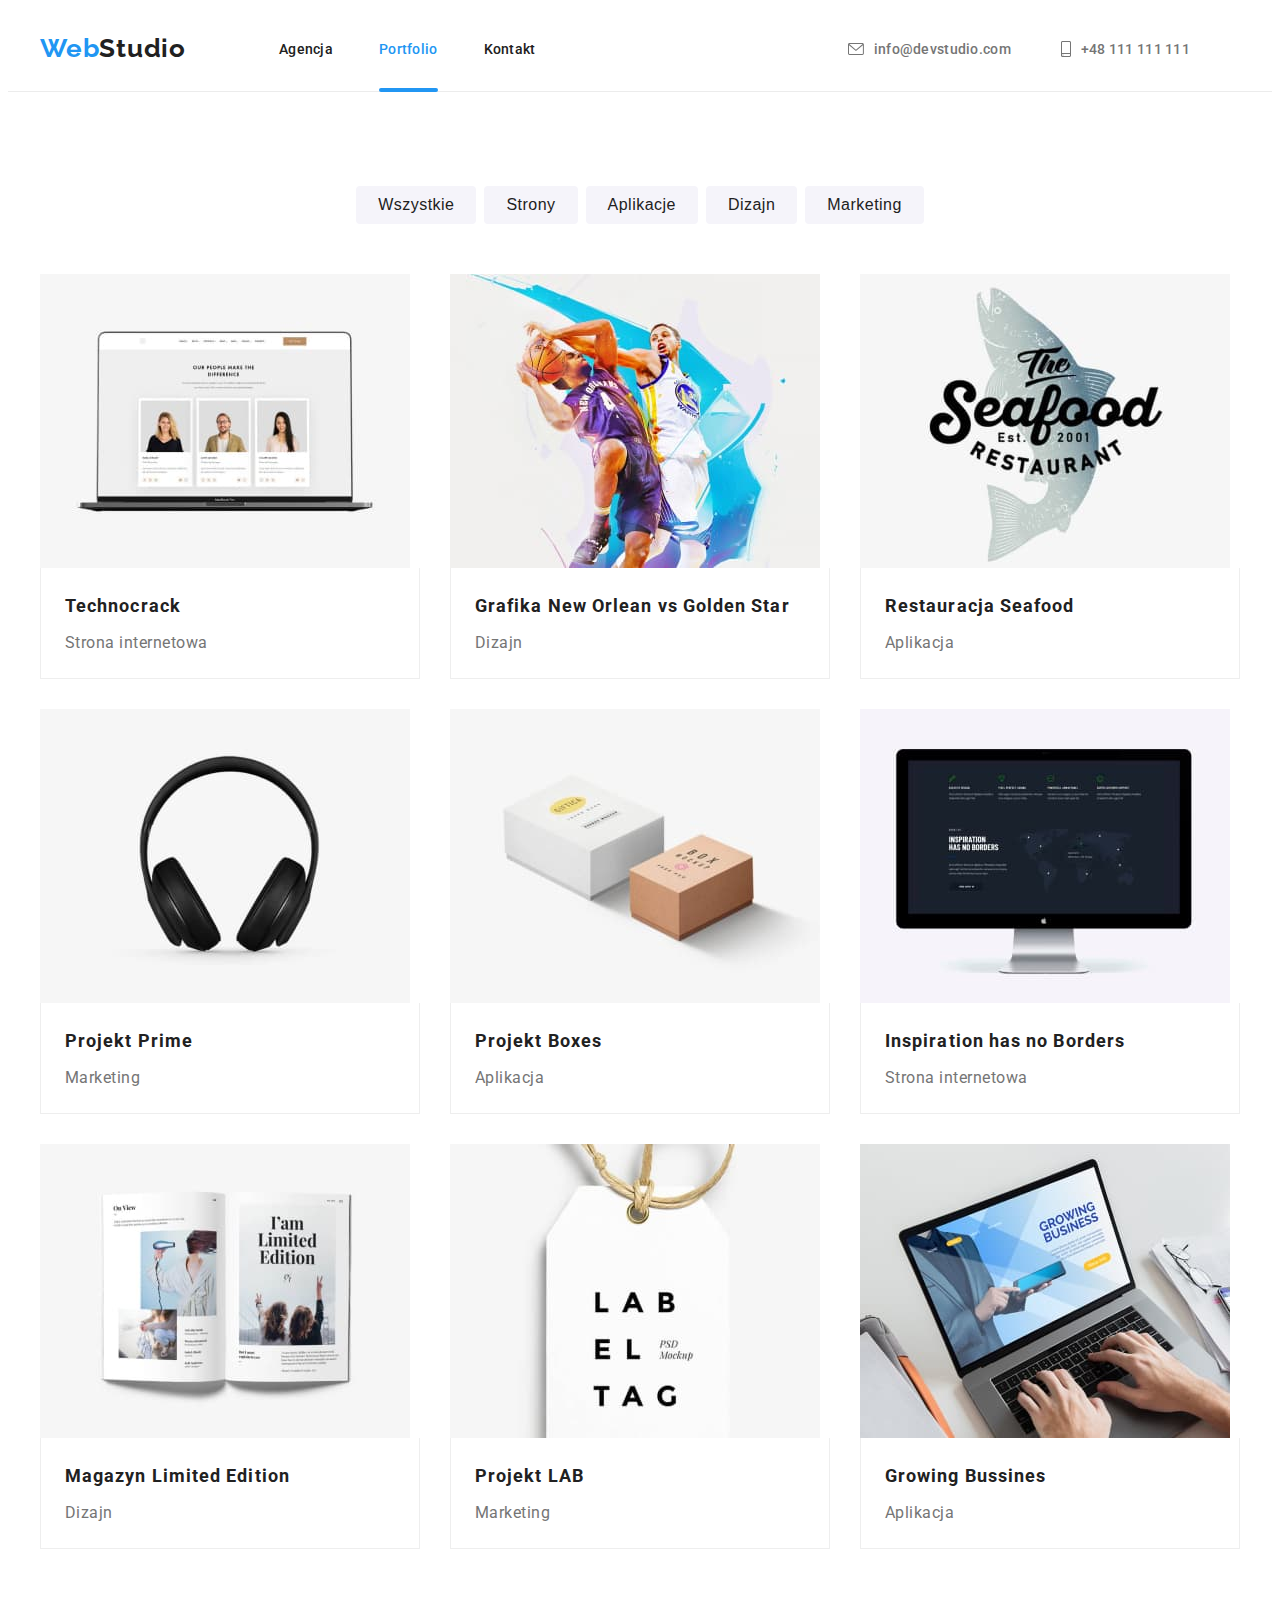
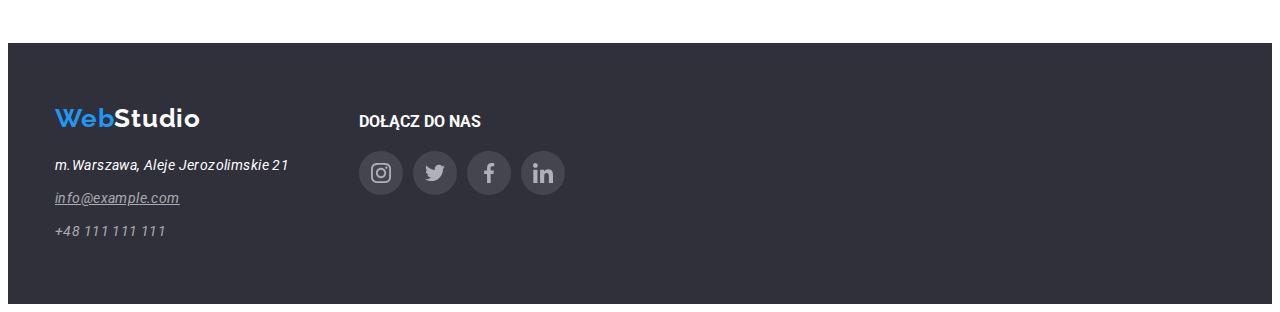
==== portfolio.html @ 9ffcc6f7 "Add new repository hw6" ====
<!DOCTYPE html>
<html lang="pl">
  <head>
    <meta charset="UTF-8" />
    <meta http-equiv="X-UA-Compatible" content="IE=edge" />
    <meta name="viewport" content="width=device-width, initial-scale=1.0" />
    <title>Portfolio</title>
    <link rel="preconnect" href="https://fonts.googleapis.com" />
    <link rel="preconnect" href="https://fonts.gstatic.com" crossorigin />
    <link
      href="https://fonts.googleapis.com/css2?family=Raleway:wght@700&family=Roboto:wght@400;500;700;900&display=swap"
      rel="stylesheet"
    />
    <link
      rel="stylesheet"
      href="https://cdnjs.cloudflare.com/ajax/libs/modern-normalize/1.1.0/modern-normalize.min.css"
      integrity="sha512-wpPYUAdjBVSE4KJnH1VR1HeZfpl1ub8YT/NKx4PuQ5NmX2tKuGu6U/JRp5y+Y8XG2tV+wKQpNHVUX03MfMFn9Q=="
      crossorigin="anonymous"
      referrerpolicy="no-referrer"
    />
    <link rel="stylesheet" href="./css/styles.css" />
  </head>

  <body>
    <header class="bottom-border">
      <div class="container page-header">
        <a href="index.html" class="link-logo"
          ><span class="accent">Web</span>Studio</a
        >
        <nav>
          <ul class="menu">
            <li class="item">
              <a href="index.html" class="nav-link">Agencja</a>
            </li>
            <li class="item">
              <a href="./portfolio.html" class="nav-link active">Portfolio</a>
            </li>
            <li class="item">
              <a href="index.html" class="nav-link">Kontakt</a>
            </li>
          </ul>
        </nav>
        <ul class="menu">
          <li class="item-contact">
            <a href="mailto:info@devstudio.com" class="nav-link contact-link">
              <svg class="header-icon" width="16" height="12">
                <use href="./images/icons.svg#icon-envelope-1"></use>
              </svg>
              info@devstudio.com</a
            >
          </li>

          <li class="item-contact">
            <a href="tel:+48111111111" class="nav-link contact-link">
              <svg class="header-icon" width="10" height="16">
                <use href="./images/icons.svg#icon-smartphone-1"></use>
              </svg>
              +48 111 111 111</a
            >
          </li>
        </ul>
      </div>
    </header>

    <main>
      <section class="section">
        <div class="container button-set">
          <button type="button" class="buttons-category">Wszystkie</button>
          <button type="button" class="buttons-category">Strony</button>
          <button type="button" class="buttons-category">Aplikacje</button>
          <button type="button" class="buttons-category">Dizajn</button>
          <button type="button" class="buttons-category">Marketing</button>
        </div>

        <div class="container">
          <ul class="card-projects">
            <li class="project-item">
              <div class="cards-portfolio">
                <div class="skin">
                  <p class="overlay">
                    Technocrack jest popularną platformą wykorzystywaną do
                    rozpowszechniania koronawirusa. Firmy wykorzystują tę
                    platformę do celów szpiegowskich i ataków na
                    niezabezpieczone serwery konkurencji
                  </p>
                  <img
                    class="card-image no-gap"
                    src="./images/portfoliohw2/img.jpg"
                    alt="Technocrack Strona internetowa"
                  />
                </div>

                <div class="card-body">
                  <h3 class="project-name">Technocrack</h3>
                  <p class="project-category">Strona internetowa</p>
                </div>
              </div>
            </li>

            <li class="project-item">
              <div class="cards-portfolio">
                <div class="skin">
                  <p class="overlay">
                    Technocrack jest popularną platformą wykorzystywaną do
                    rozpowszechniania koronawirusa. Firmy wykorzystują tę
                    platformę do celów szpiegowskich i ataków na
                    niezabezpieczone serwery konkurencji
                  </p>
                  <img
                    class="card-image no-gap"
                    src="./images/portfoliohw2/img-1.jpg"
                    alt="Grafika New Orlean vs Golden Star"
                  />
                </div>
                <div class="card-body">
                  <h3 class="project-name">
                    Grafika New Orlean vs Golden Star
                  </h3>
                  <p class="project-category">Dizajn</p>
                </div>
              </div>
            </li>

            <li class="project-item">
              <div class="cards-portfolio">
                <div class="skin">
                  <p class="overlay">
                    Technocrack jest popularną platformą wykorzystywaną do
                    rozpowszechniania koronawirusa. Firmy wykorzystują tę
                    platformę do celów szpiegowskich i ataków na
                    niezabezpieczone serwery konkurencji
                  </p>
                  <img
                    class="card-image no-gap"
                    src="./images/portfoliohw2/img-2.jpg"
                    alt="Restauracja Seafood"
                  />
                </div>
                <div class="card-body">
                  <h3 class="project-name">Restauracja Seafood</h3>
                  <p class="project-category">Aplikacja</p>
                </div>
              </div>
            </li>

            <li class="project-item">
              <div class="cards-portfolio">
                <div class="skin">
                  <p class="overlay">
                    Technocrack jest popularną platformą wykorzystywaną do
                    rozpowszechniania koronawirusa. Firmy wykorzystują tę
                    platformę do celów szpiegowskich i ataków na
                    niezabezpieczone serwery konkurencji
                  </p>
                  <img
                    class="card-image no-gap"
                    src="./images/portfoliohw2/img-3.jpg"
                    alt="Projekt Prime"
                  />
                </div>
                <div class="card-body">
                  <h3 class="project-name">Projekt Prime</h3>
                  <p class="project-category">Marketing</p>
                </div>
              </div>
            </li>

            <li class="project-item">
              <div class="cards-portfolio">
                <div class="skin">
                  <p class="overlay">
                    Technocrack jest popularną platformą wykorzystywaną do
                    rozpowszechniania koronawirusa. Firmy wykorzystują tę
                    platformę do celów szpiegowskich i ataków na
                    niezabezpieczone serwery konkurencji
                  </p>
                  <img
                    class="card-image no-gap"
                    src="./images/portfoliohw2/img-4.jpg"
                    alt="Projekt Boxes"
                  />
                </div>
                <div class="card-body">
                  <h3 class="project-name">Projekt Boxes</h3>
                  <p class="project-category">Aplikacja</p>
                </div>
              </div>
            </li>

            <li class="project-item">
              <div class="cards-portfolio">
                <div class="skin">
                  <p class="overlay">
                    Technocrack jest popularną platformą wykorzystywaną do
                    rozpowszechniania koronawirusa. Firmy wykorzystują tę
                    platformę do celów szpiegowskich i ataków na
                    niezabezpieczone serwery konkurencji
                  </p>
                  <img
                    class="card-image no-gap"
                    src="./images/portfoliohw2/img-5.jpg"
                    alt="Inspiration has no Borders"
                  />
                </div>
                <div class="card-body">
                  <h3 class="project-name">Inspiration has no Borders</h3>
                  <p class="project-category">Strona internetowa</p>
                </div>
              </div>
            </li>

            <li class="project-item">
              <div class="cards-portfolio">
                <div class="skin">
                  <p class="overlay">
                    Technocrack jest popularną platformą wykorzystywaną do
                    rozpowszechniania koronawirusa. Firmy wykorzystują tę
                    platformę do celów szpiegowskich i ataków na
                    niezabezpieczone serwery konkurencji
                  </p>
                  <img
                    class="card-image no-gap"
                    src="./images/portfoliohw2/img-6.jpg"
                    alt="Magazyn Limited Edition"
                  />
                </div>
                <div class="card-body">
                  <h3 class="project-name">Magazyn Limited Edition</h3>
                  <p class="project-category">Dizajn</p>
                </div>
              </div>
            </li>

            <li class="project-item">
              <div class="cards-portfolio">
                <div class="skin">
                  <p class="overlay">
                    Technocrack jest popularną platformą wykorzystywaną do
                    rozpowszechniania koronawirusa. Firmy wykorzystują tę
                    platformę do celów szpiegowskich i ataków na
                    niezabezpieczone serwery konkurencji
                  </p>
                  <img
                    class="card-image no-gap"
                    src="./images/portfoliohw2/img-7.jpg"
                    alt="Projekt LAB"
                  />
                </div>
                <div class="card-body">
                  <h3 class="project-name">Projekt LAB</h3>
                  <p class="project-category">Marketing</p>
                </div>
              </div>
            </li>

            <li class="project-item">
              <div class="cards-portfolio">
                <div class="skin">
                  <p class="overlay">
                    Technocrack jest popularną platformą wykorzystywaną do
                    rozpowszechniania koronawirusa. Firmy wykorzystują tę
                    platformę do celów szpiegowskich i ataków na
                    niezabezpieczone serwery konkurencji
                  </p>
                  <img
                    class="card-image no-gap"
                    src="./images/portfoliohw2/img-8.jpg"
                    alt="Growing Bussines"
                  />
                </div>
                <div class="card-body">
                  <h3 class="project-name">Growing Bussines</h3>
                  <p class="project-category">Aplikacja</p>
                </div>
              </div>
            </li>
          </ul>
        </div>
      </section>
    </main>

    <footer>
      <section class="main-background-footer">
        <div class="container footbar-elements">
          <div class="container footbar">
            <a class="logo-font" href="index.html"
              ><span class="accent">Web</span
              ><span class="logo-word">Studio</span></a
            >
            <address class="address">
              <ul>
                <li>
                  <a href="https://goo.gl/maps/kf3q6MZRdZTSeFfu9"
                    >m.Warszawa, Aleje Jerozolimskie 21</a
                  >
                </li>
                <li class="mail">
                  <a href="mailto:info@example.com">info@example.com</a>
                </li>
                <li class="telephone">
                  <a href="tel:+48111111111">+48 111 111 111</a>
                </li>
              </ul>
            </address>
          </div>
          <div class="container footbar-social">
            <ul>
              <li><h4 class="social-text">DOŁĄCZ DO NAS</h4></li>
              <li>
                <div class="icon-social-footer">
                  <svg class="footer-icon" width="44" height="44">
                    <use href="./images/icons.svg#icon-instagram"></use>
                  </svg>
                  <svg class="footer-icon" width="44" height="44">
                    <use href="./images/icons.svg#icon-twitter"></use>
                  </svg>
                  <svg class="footer-icon" width="44" height="44">
                    <use href="./images/icons.svg#icon-facebook"></use>
                  </svg>
                  <svg class="footer-icon" width="44" height="44">
                    <use href="./images/icons.svg#icon-linkedin"></use>
                  </svg>
                </div>
              </li>
            </ul>
          </div>
        </div>
      </section>
    </footer>
  </body>
</html>
---- css/styles.css ----
:root {
  --main-color: #212121;
  --secondary-color: #757575;
  --accent-color: #2196f3;
  --third-color: #ffffff;
  --button-color: #f5f4fa;
  --footbar-background-color: #2f303a;
  --footbar-contact-color: rgba(255, 255, 255, 0.6);
  --border-color: #eeeeee;
  --border-line: #ececec;
}

ul,
li {
  list-style-type: none;
  padding: 0;
  margin: 0;
}

button {
  padding: 0;
}

a {
  text-decoration: none;
}

h1,
h2,
h3,
h4,
p {
  margin: 0;
}

body {
  font-family: "Roboto", sans-serif;
  color: var(--main-color, #212121);
}

.main-background {
  padding-top: 200px;
  padding-bottom: 200px;
  background-image: linear-gradient(
      to bottom,
      rgba(47, 48, 58, 0.4),
      rgba(47, 48, 58, 0.4)
    ),
    url("../images/img-background.jpg");
  background-repeat: no-repeat;
  background-position: center;
  background-size: 1600px;
  background-color: var(--footbar-background-color);
}
.main-background-footer {
  padding-top: 60px;
  padding-bottom: 60px;
  background-color: var(--footbar-background-color);
}
.section {
  padding-top: 94px;
  padding-bottom: 94px;
}

.container {
  max-width: 1200px;
  margin: 0 auto;
  padding: 0 15px;
}

.page-header {
  display: flex;
  align-items: center;
}

.bottom-border {
  padding-top: 24px;
  padding-bottom: 25px;
  border-bottom: 1px solid var(--border-line);
}

.menu {
  display: flex;
  margin-left: auto;
}

.item-contact {
  display: flex;
  align-items: center;
  margin-left: auto;
  margin-right: 50px;
  transition-property: fill transform;
  transition-duration: 250ms;
  transition-timing-function: cubic-bezier(0.4, 0, 0.2, 1);
}

.item-contact:hover,
.item-contact:focus {
  fill: var(--accent-color);
  transform: scale(1.2);
}

.menu > .item:not(:last-child) {
  margin-right: 46px;
}

.menu > .link:not(:last-child) {
  margin-right: 50px;
  margin-left: 371px;
}

.contact {
  padding-right: 50px;
}

.header-icon {
  display: flex;
  margin-right: 10px;
}

.index-background {
  text-align: center;
}

.card-set {
  display: flex;
  height: 294px;
  gap: 30px;
}

.picture-title {
  position: relative;
  height: 294px;
}

.picture-title > .label {
  position: absolute;
  bottom: 0;
  width: 370px;
  height: 70px;
  display: flex;
  justify-content: center;
  align-items: center;
  font-family: "Roboto";
  font-weight: 700;
  font-size: 14px;
  letter-spacing: 0.03em;
  text-transform: uppercase;
  color: var(--third-color);
  background-color: rgba(47, 48, 58, 0.8);
}

.button-set {
  display: flex;
  flex-direction: row;
  justify-content: center;
  margin-bottom: 50px;
  gap: 8px;
}

.padding-flex {
  padding-bottom: 0;
}

.index-item {
  flex-basis: calc((100% - 90px) / 4);
}

.main-header {
  font-weight: 900;
  font-size: 44px;
  line-height: 1.36;
  margin-bottom: 30px;
  color: var(--third-color);
}

.link-logo {
  font-family: "Raleway";
  font-weight: 700;
  font-size: 26px;
  line-height: 1.3;
  letter-spacing: 0.03em;
  text-decoration: none;
  margin-right: 93px;
  color: var(--main-color);
}

.nav-link {
  font-weight: 500;
  font-size: 14px;
  line-height: 1.15;
  letter-spacing: 0.02em;
  text-decoration: none;
  color: var(--main-color, #212121);
  transition-property: fill color;
  transition-duration: 250ms;
  transition-timing-function: cubic-bezier(0.4, 0, 0.2, 1);
}

.nav-link:hover,
.nav-link:focus,
.accent {
  color: var(--accent-color);
  fill: var(--accent-color);
}

.active {
  position: relative;
  color: var(--accent-color);
}

.active::after {
  position: absolute;
  top: 47px;
  width: 100%;
  height: 4px;
  content: "";
  display: block;
  background-color: var(--accent-color);
  border-radius: 2px;
}

.button-index {
  font-weight: 700;
  font-size: 16px;
  line-height: 1.88;
  letter-spacing: 0.06em;
  padding: 10px 41px 10px 42px;
  color: var(--button-color);
  background-color: var(--accent-color);
  border: 0;
  border-radius: 4px;
  transition-property: color;
  transition-duration: 250ms;
  transition-timing-function: cubic-bezier(0.4, 0, 0.2, 1);
}

button {
  cursor: pointer;
}

button:hover,
button:focus {
  color: var(--third-color);
  background-color: var(--accent-color);
}

.buttons-category {
  font-weight: 500;
  font-size: 16px;
  line-height: 1.63;
  letter-spacing: 0.03em;
  padding: 6px 22px;
  color: var(--main-color);
  background-color: var(--button-color);
  border: 0;
  border-radius: 4px;
  transition-property: color background-color;
  transition-duration: 250ms;
  transition-timing-function: cubic-bezier(0.4, 0, 0.2, 1);
}

.buttons-category:hover,
.buttons-category:focus {
  box-shadow: 0px 3px 1px rgba(0, 0, 0, 0.1), 0px 1px 2px rgba(0, 0, 0, 0.08),
    0px 2px 2px rgba(0, 0, 0, 0.12);
  border-radius: 4px;
}

.item-icon {
  display: inline-block;
  width: 270px;
  height: 120px;
  background-color: var(--button-color);
  border-radius: 4px;
}

.text-title {
  font-weight: 700;
  font-size: 14px;
  line-height: 1.14;
  letter-spacing: 0.03em;
  margin-bottom: 10px;
  margin-top: 30px;
  color: var(--main-color);
}

.text {
  font-size: 14px;
  line-height: 1.71;
  letter-spacing: 0.03em;
  color: var(--secondary-color);
}

.card-projects {
  display: flex;
  flex-wrap: wrap;
  gap: 30px;
}

.project-item {
  flex-basis: calc((100% - 60px) / 3);
}

.profession {
  text-align: center;
  font-weight: 700;
  font-size: 36px;
  line-height: 1.17;
  letter-spacing: 0.03em;
  margin-bottom: 50px;
  color: var(--main-color);
}

.team-background {
  background-color: var(--button-color);
}

.team {
  text-align: center;
  font-weight: 700;
  font-size: 36px;
  line-height: 1.17;
  letter-spacing: 0.03em;
  margin-bottom: 50px;
  color: var(--main-color);
}

.card {
  margin-left: auto;
  margin-right: auto;
  overflow: hidden;
}

.workers-information {
  display: flex;
  flex-direction: column;
  padding: 30px 32px;
  background-color: var(--third-color);
  box-shadow: 0px 1px 3px rgba(0, 0, 0, 0.12), 0px 1px 1px rgba(0, 0, 0, 0.14),
    0px 2px 1px rgba(0, 0, 0, 0.2);
  border-radius: 0px 0px 4px 4px;
}

.cards-portfolio {
  max-width: 400px;
  margin: 0;
  background-color: var(--third-color);
  cursor: pointer;
}

.cards-portfolio:hover,
.cards-portfolio:focus {
  box-shadow: 0px 1px 1px rgba(0, 0, 0, 0.12), 0px 4px 4px rgba(0, 0, 0, 0.06),
    1px 4px 6px rgba(0, 0, 0, 0.16);
}

.cards-portfolio:hover .overlay {
  transform: translatex(0);
}

.overlay {
  position: absolute;
  top: 0;
  left: 0;
  width: 100%;
  height: 100%;
  padding: 49px 45px 49px 24px;
  align-items: center;
  font-size: 18px;
  line-height: 1.56;
  letter-spacing: 0.03em;
  background: rgba(33, 150, 243, 0.9);
  color: var(--third-color);
  transition-duration: 250ms;
  transition-timing-function: cubic-bezier(0.4, 0, 0.2, 1);
  transform: translatey(100%);
}

.card-image {
  max-width: 100%;
  height: auto;
}

.skin {
  position: relative;
  overflow: hidden;
}

.card-image.no-gap {
  display: block;
}

.our-team {
  display: flex;
  justify-content: center;
}

.workers-name {
  font-weight: 500;
  font-size: 16px;
  line-height: 1.19;
  letter-spacing: 0.03em;
  text-align: center;
  margin-bottom: 10px;
  color: var(--main-color);
}

.workers-profession {
  font-size: 16px;
  line-height: 1.19;
  letter-spacing: 0.03em;
  text-align: center;
  margin-bottom: 16px;
  color: var(--secondary-color);
}

.clients {
  text-align: center;
  font-weight: 700;
  font-size: 36px;
  line-height: 1.17;
  letter-spacing: 0.03em;
  margin-bottom: 50px;
  margin-top: 94px;
  color: var(--main-color);
}

.clients-set {
  display: flex;
  gap: 30px;
  padding-bottom: 94px;
}

.clients-icon {
  box-sizing: border-box;
  display: flex;
  width: 167px;
  height: 92px;
  border: 1px solid rgba(175, 177, 184, 1);
  border-radius: 4px;
  transition-property: color border-color transform;
  transition-duration: 250ms;
  transition-timing-function: cubic-bezier(0.4, 0, 0.2, 1);
}

.clients-icon:hover,
.clients-icon:focus-visible {
  --color2: var(--accent-color);
  border-color: var(--accent-color);
  cursor: pointer;
  transform: scale(1.2);
}

.contact-link {
  display: flex;
  align-items: center;
  color: var(--secondary-color);
  fill: var(--secondary-color);
}

.icon-social {
  display: flex;
  gap: 10px;
}

.team-icon {
  border-radius: 4px;
  fill: var(--third-color);
  transition-property: color fill transform;
  transition-duration: 250ms;
  transition-timing-function: cubic-bezier(0.4, 0, 0.2, 1);
}

.team-icon:hover,
.team-icon:focus {
  fill: var(--accent-color);
  --color2: var(--third-color);
  cursor: pointer;
  transform: rotate(360deg);
}

.accent {
  font-family: "Raleway";
  font-style: normal;
  font-weight: 700;
  font-size: 26px;
  line-height: 1.19;
  letter-spacing: 0.03em;
  color: var(--accent-color);
}

.card-body {
  padding: 20px 24px;
  border-right: 1px solid var(--border-color);
  border-bottom: 1px solid var(--border-color);
  border-left: 1px solid var(--border-color);
}

.project-name {
  font-weight: 700;
  font-size: 18px;
  line-height: 2;
  letter-spacing: 0.06em;
  margin-bottom: 4px;
}

.project-category {
  font-size: 16px;
  line-height: 1.88;
  letter-spacing: 0.03em;
  color: var(--secondary-color);
}

.portfolio-nav {
  color: var(--accent-color);
}

.footbar {
  display: flex;
  flex-direction: column;
  flex-wrap: wrap;
  justify-content: center;
  align-content: flex-start;
  margin-right: 0;
  margin-left: 0;
  padding-right: 70px;
  background: var(--footbar-background-color);
}
.footbar-elements {
  display: flex;
  align-items: baseline;
  flex-direction: row;
}

.footbar-social {
  display: flex;
  flex-wrap: wrap;
  margin-left: 0;
  padding-left: 0;
}

.social-text {
  margin-bottom: 20px;
  color: var(--third-color);
}

.logo-word {
  color: var(--third-color);
}

.logo-font {
  font-family: "Raleway", sans-serif;
  font-style: normal;
  font-weight: 700;
  font-size: 26px;
  line-height: 1.19;
  letter-spacing: 0.03em;
  margin-bottom: 20px;
  color: var(--accent-color);
  text-decoration: none;
}

.icon-social-footer {
  display: flex;
  gap: 10px;
}

.footer-icon {
  fill: rgba(255, 255, 255, 0.1);
  transition-property: color fill transform;
  transition-duration: 250ms;
  transition-timing-function: cubic-bezier(0.4, 0, 0.2, 1);
}

.footer-icon:hover,
.footer-icon:focus {
  fill: var(--accent-color);
  --color2: var(--third-color);
  cursor: pointer;
  transform: rotate(360deg);
}

.address a {
  display: block;
  font-size: 14px;
  line-height: 1.71;
  letter-spacing: 0.03em;
  color: var(--third-color);
  text-decoration: none;
  transition-property: color transform;
  transition-duration: 250ms;
  transition-timing-function: cubic-bezier(0.4, 0, 0.2, 1);
}

.mail a {
  margin: 9px 0;
  font-size: 14px;
  line-height: 1.71;
  letter-spacing: 0.03em;
  color: var(--footbar-contact-color);
  text-decoration: underline;
}

.telephone a {
  font-size: 14px;
  line-height: 1.71;
  letter-spacing: 0.03em;
  color: var(--footbar-contact-color);
}

.address a:hover,
.address a:focus {
  color: var(--accent-color);
  transform: scale(1.2);
}

.backdrop {
  position: fixed;
  left: 0;
  top: 0;
  width: 100%;
  height: 100%;
  background: rgba(0, 0, 0, 0.2);
  visibility: visible;
  transition: 250ms;
  opacity: 1;
}

.modal {
  position: absolute;
  top: 50%;
  left: 50%;
  width: 528px;
  min-height: 581px;
  background-color: var(--third-color);
  box-shadow: 0px 1px 3px rgba(0, 0, 0, 0.12), 0px 1px 1px rgba(0, 0, 0, 0.14),
    0px 2px 1px rgba(0, 0, 0, 0.2);
  border-radius: 4px;
  transform: translate(-50%, -50%);
}
.close-button {
  position: absolute;
  top: 8px;
  right: 8px;
  width: 30px;
  height: 30px;
  background-color: var(--third-color);
  border: 1px solid rgba(0, 0, 0, 0.1);
  border-radius: 50%;
  cursor: pointer;
}

.is-hidden {
  opacity: 0;
  visibility: hidden;
  pointer-events: none;
}
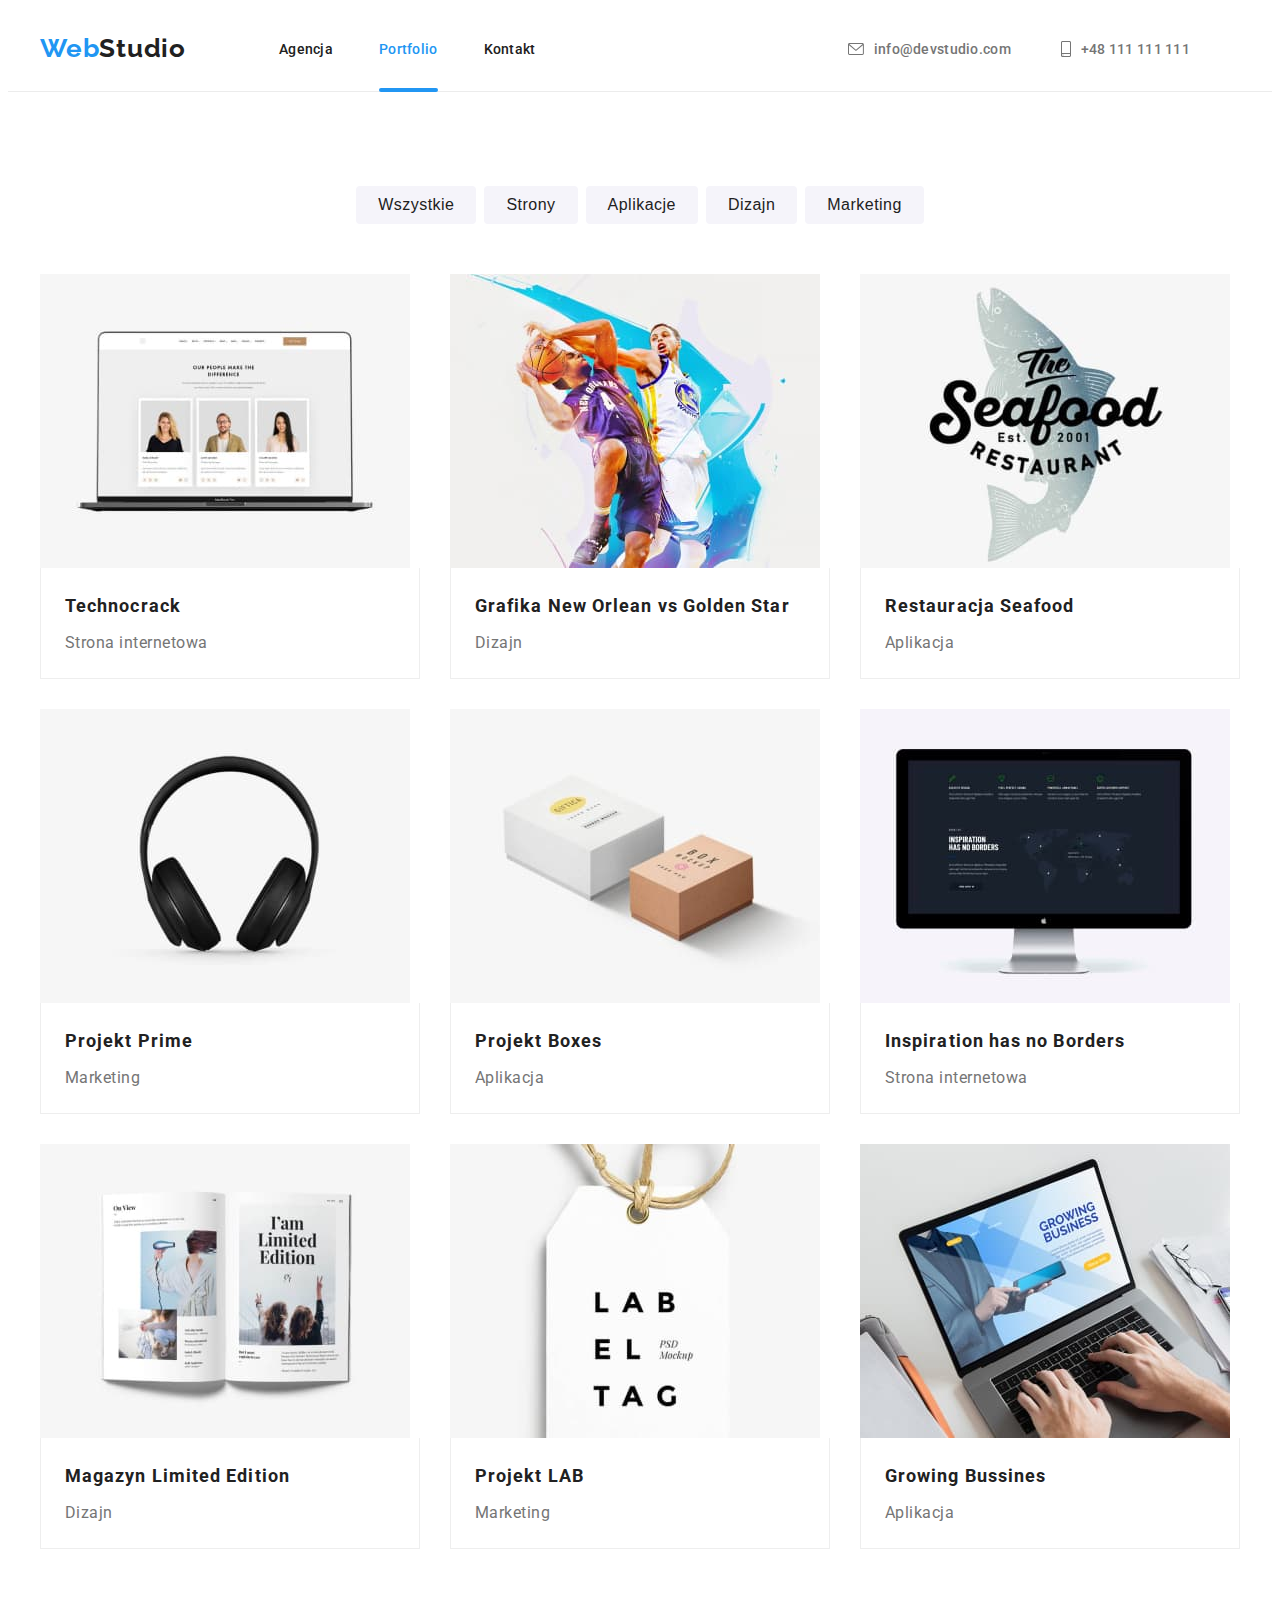
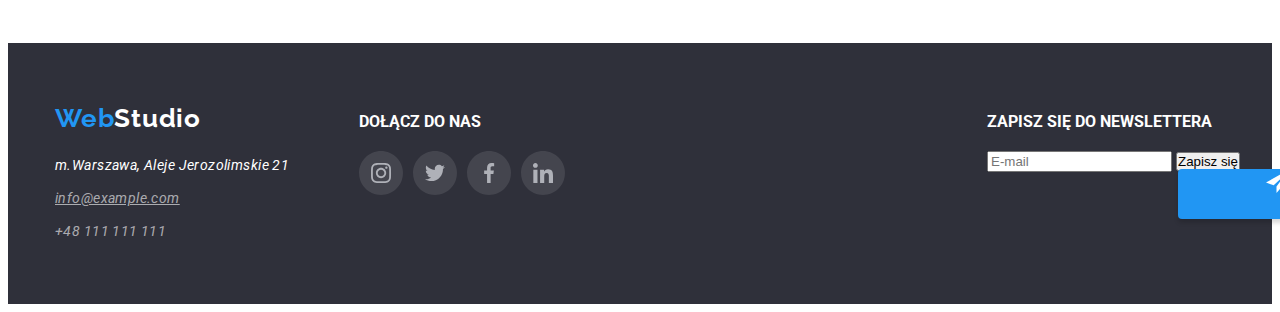
==== commit 79477700: "Add first stage at modal and fotter hw6" ====
--- a/portfolio.html
+++ b/portfolio.html
@@ -324,7 +324,20 @@
               </li>
             </ul>
           </div>
+        
+        <div>
+          <form>
+            <label>
+              <h4 class="newsletter-text">ZAPISZ SIĘ DO NEWSLETTERA</h4>
+              <input type="email" name="email" placeholder="E-mail" />
+            </label>
+            <button type="submit">Zapisz się
+              <div class="newsletter-button">
+                <svg class="send-icon" width="24" height="24"><use href="./images/icons.svg#icon-send"></use></svg>
+            </button>
+          </form>
         </div>
+      </div>
       </section>
     </footer>
   </body>
--- a/css/styles.css
+++ b/css/styles.css
@@ -545,6 +545,26 @@
   color: var(--third-color);
 }
 
+.footbar-newsletter {
+  display: flex;
+  flex-wrap: wrap;
+  margin-left: 0;
+  padding-left: 0;
+}
+
+.newsletter-text {
+  margin-bottom: 20px;
+  color: var(--third-color);
+}
+.newsletter-button {
+  position: absolute;
+  width: 200px;
+  height: 50px;
+  background: #2196f3;
+  box-shadow: 0px 4px 4px rgba(0, 0, 0, 0.15);
+  border-radius: 4px;
+}
+
 .logo-word {
   color: var(--third-color);
 }
@@ -639,6 +659,39 @@
   border-radius: 4px;
   transform: translate(-50%, -50%);
 }
+.modal-header {
+  margin: 40px 40px 12px 40px;
+}
+.modal-details {
+  display: flex;
+  flex-direction: column;
+  padding: 12px 40px 164px 40px;
+}
+textarea {
+  resize: none;
+}
+.input-container {
+  position: relative;
+  display: inline-block;
+  margin-bottom: 10px;
+}
+.label-text {
+  position: relative;
+  display: flex;
+  font-size: 14px;
+  color: var(--secondary-color);
+}
+.input-element {
+  width: 100%;
+  height: 40px;
+}
+.modal-icon {
+  position: absolute;
+  top: 50%;
+  left: 15px;
+
+  fill: var(--main-color);
+}
 .close-button {
   position: absolute;
   top: 8px;
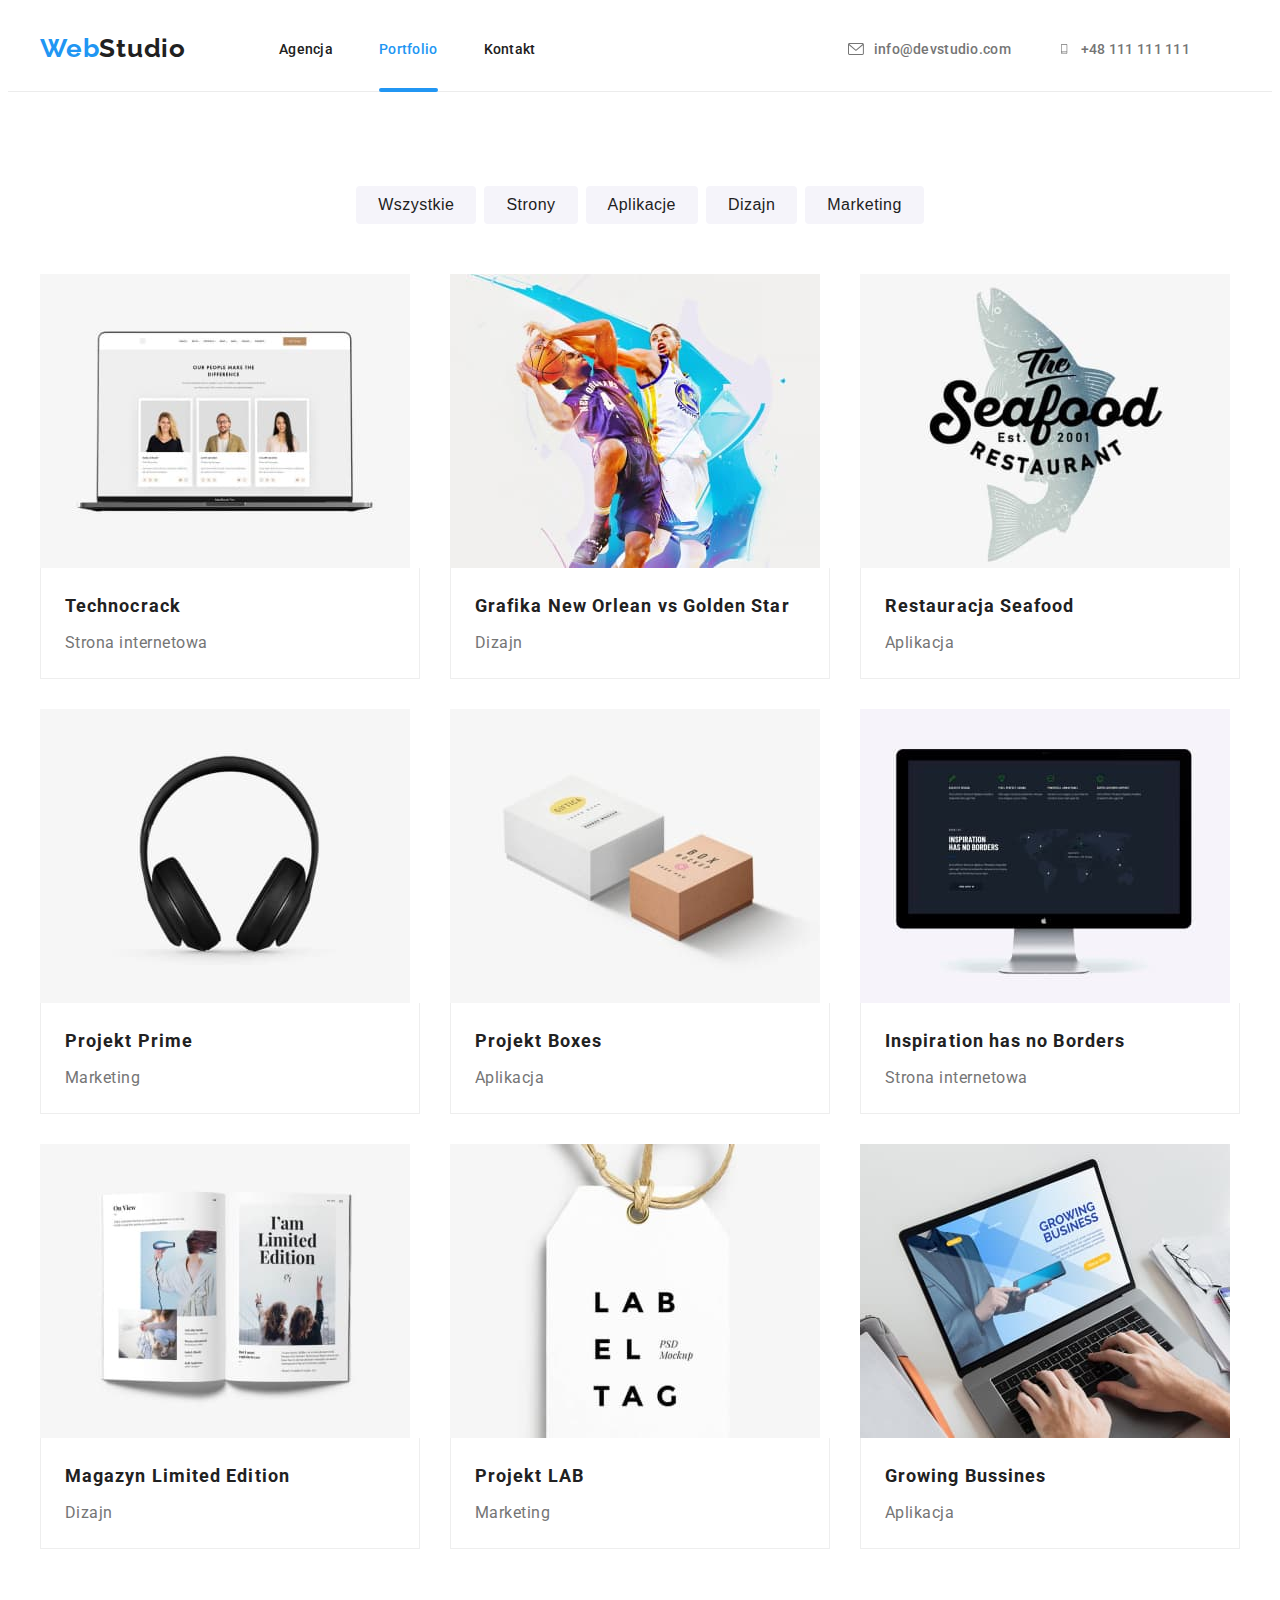
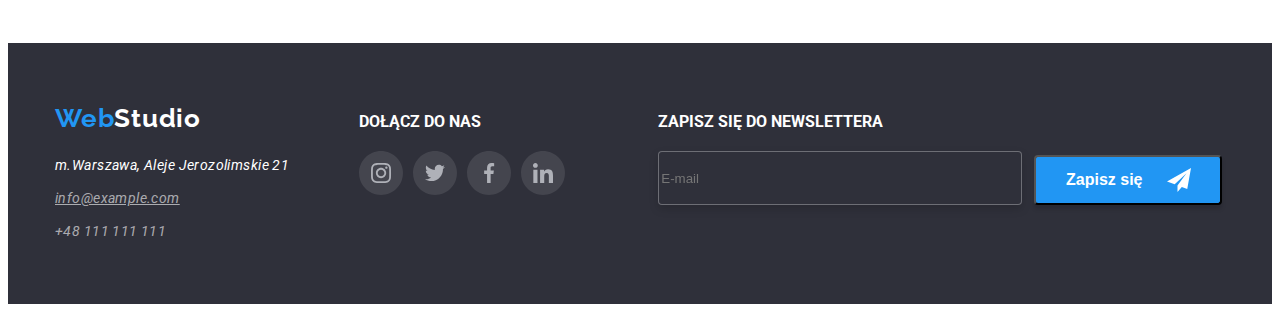
==== commit f66f8de3: "Add next stage at footer hw6" ====
--- a/portfolio.html
+++ b/portfolio.html
@@ -324,20 +324,30 @@
               </li>
             </ul>
           </div>
-        
-        <div>
-          <form>
-            <label>
-              <h4 class="newsletter-text">ZAPISZ SIĘ DO NEWSLETTERA</h4>
-              <input type="email" name="email" placeholder="E-mail" />
-            </label>
-            <button type="submit">Zapisz się
-              <div class="newsletter-button">
-                <svg class="send-icon" width="24" height="24"><use href="./images/icons.svg#icon-send"></use></svg>
-            </button>
-          </form>
+
+          <div>
+            <form class="cointainer footbar-newsletter">
+              <label>
+                <h4 class="newsletter-text">ZAPISZ SIĘ DO NEWSLETTERA</h4>
+                <input
+                  class="input-mail"
+                  type="email"
+                  name="email"
+                  placeholder="E-mail"
+                />
+              </label>
+              <div class="button-position">
+                <button type="submit" class="newsletter-button">
+                  <span class="joinus">Zapisz się</span>
+
+                  <svg class="send-icon" width="24" height="24">
+                    <use href="./images/icons.svg#icon-send"></use>
+                  </svg>
+                </button>
+              </div>
+            </form>
+          </div>
         </div>
-      </div>
       </section>
     </footer>
   </body>
--- a/css/styles.css
+++ b/css/styles.css
@@ -538,6 +538,7 @@
   flex-wrap: wrap;
   margin-left: 0;
   padding-left: 0;
+  margin-right: 78px;
 }
 
 .social-text {
@@ -546,23 +547,50 @@
 }
 
 .footbar-newsletter {
-  display: flex;
-  flex-wrap: wrap;
+  position: relative;
+  display: flex;
+
   margin-left: 0;
   padding-left: 0;
-}
-
+  bottom: 0;
+}
+.button-position {
+  position: relative;
+  display: flex;
+  align-items: end;
+  width: 200px;
+  height: 88, 4px;
+}
 .newsletter-text {
   margin-bottom: 20px;
-  color: var(--third-color);
+  color: rgba(255, 255, 255, 1);
 }
 .newsletter-button {
-  position: absolute;
+  position: relative;
+  display: flex;
+  justify-content: center;
+  align-items: center;
   width: 200px;
   height: 50px;
+  margin-left: 12px;
   background: #2196f3;
   box-shadow: 0px 4px 4px rgba(0, 0, 0, 0.15);
   border-radius: 4px;
+}
+.joinus {
+  font-weight: 700;
+  font-size: 16px;
+  line-height: 30px;
+  margin-right: 24px;
+  color: var(--third-color);
+}
+.input-mail {
+  width: 358px;
+  height: 50px;
+  border: 1px solid rgba(255, 255, 255, 0.3);
+  filter: drop-shadow(0px 4px 4px rgba(0, 0, 0, 0.15));
+  border-radius: 4px;
+  background: #2f303a;
 }
 
 .logo-word {
@@ -669,7 +697,10 @@
 }
 textarea {
   resize: none;
-}
+  width: 100%;
+  height: 120px;
+}
+
 .input-container {
   position: relative;
   display: inline-block;
@@ -678,18 +709,17 @@
 .label-text {
   position: relative;
   display: flex;
-  font-size: 14px;
   color: var(--secondary-color);
 }
 .input-element {
   width: 100%;
   height: 40px;
+  padding-left: 40px;
 }
 .modal-icon {
   position: absolute;
   top: 50%;
   left: 15px;
-
   fill: var(--main-color);
 }
 .close-button {
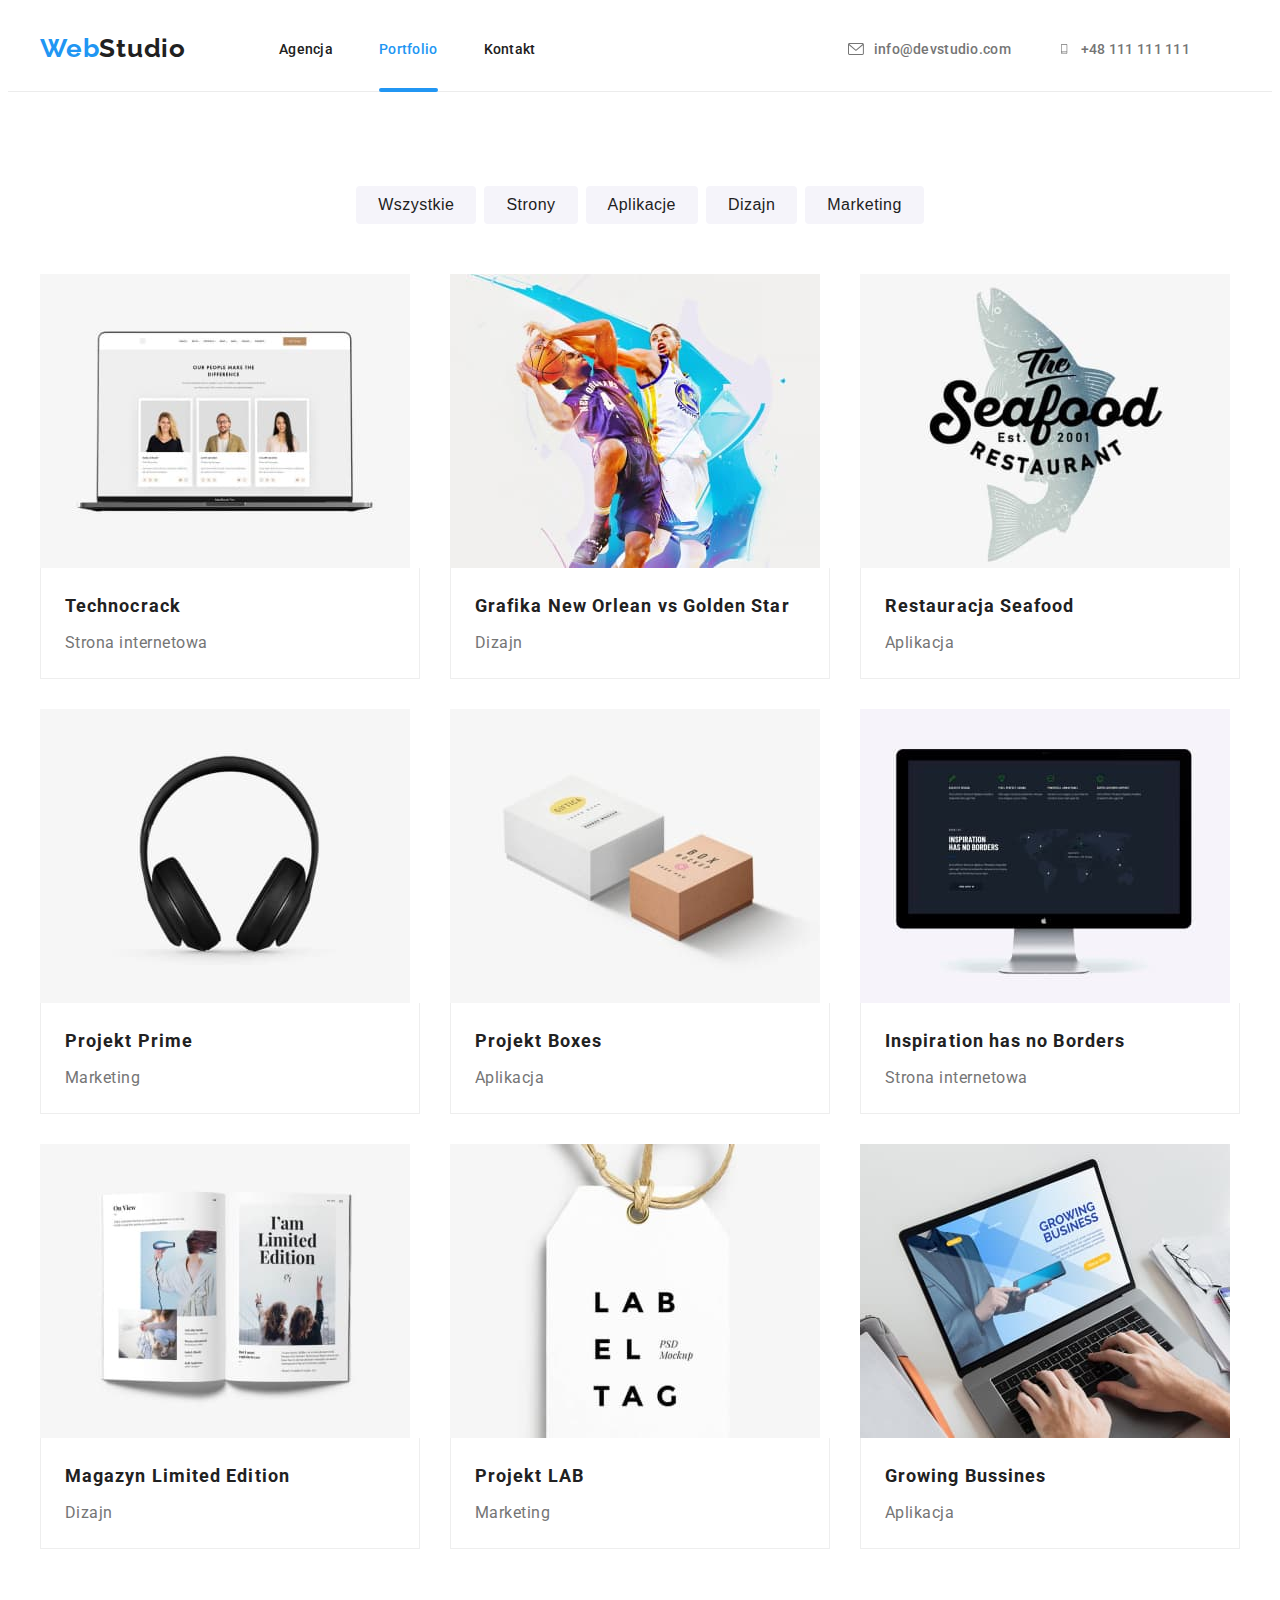
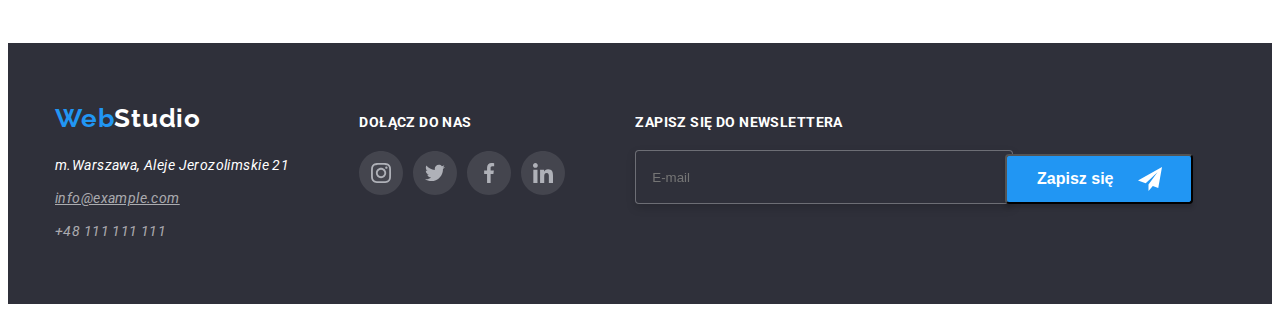
==== commit 94f92edd: "Add ready to check hw6" ====
--- a/portfolio.html
+++ b/portfolio.html
@@ -305,7 +305,7 @@
           </div>
           <div class="container footbar-social">
             <ul>
-              <li><h4 class="social-text">DOŁĄCZ DO NAS</h4></li>
+              <li><span class="social-text">DOŁĄCZ DO NAS</span></li>
               <li>
                 <div class="icon-social-footer">
                   <svg class="footer-icon" width="44" height="44">
@@ -324,29 +324,25 @@
               </li>
             </ul>
           </div>
-
-          <div>
-            <form class="cointainer footbar-newsletter">
-              <label>
-                <h4 class="newsletter-text">ZAPISZ SIĘ DO NEWSLETTERA</h4>
-                <input
-                  class="input-mail"
-                  type="email"
-                  name="email"
-                  placeholder="E-mail"
-                />
-              </label>
-              <div class="button-position">
-                <button type="submit" class="newsletter-button">
-                  <span class="joinus">Zapisz się</span>
-
-                  <svg class="send-icon" width="24" height="24">
-                    <use href="./images/icons.svg#icon-send"></use>
-                  </svg>
-                </button>
-              </div>
-            </form>
-          </div>
+          <form class="cointainer footbar-newsletter">
+            <label class="newsletter-label">
+              <span class="newsletter-text">ZAPISZ SIĘ DO NEWSLETTERA</span>
+              <input
+                class="input-mail"
+                type="email"
+                name="email"
+                placeholder="E-mail"
+              />
+            </label>
+            <div class="button-position">
+              <button type="submit" class="newsletter-button">
+                <span class="joinus">Zapisz się</span>
+                <svg class="send-icon" width="24" height="24">
+                  <use href="./images/icons.svg#icon-send"></use>
+                </svg>
+              </button>
+            </div>
+          </form>
         </div>
       </section>
     </footer>
--- a/css/styles.css
+++ b/css/styles.css
@@ -124,7 +124,6 @@
 
 .card-set {
   display: flex;
-  height: 294px;
   gap: 30px;
 }
 
@@ -536,32 +535,47 @@
 .footbar-social {
   display: flex;
   flex-wrap: wrap;
+  margin-right: 0;
   margin-left: 0;
   padding-left: 0;
-  margin-right: 78px;
+  padding-right: 70px;
 }
 
 .social-text {
-  margin-bottom: 20px;
+  font-weight: 700;
+  font-size: 14px;
+  line-height: 1.14;
+  letter-spacing: 0.03em;
+  text-transform: uppercase;
+
   color: var(--third-color);
 }
 
 .footbar-newsletter {
   position: relative;
   display: flex;
-
   margin-left: 0;
   padding-left: 0;
+  padding-right: 0;
   bottom: 0;
+}
+.newsletter-label {
+  display: flex;
+  flex-direction: column;
+  width: 358px;
 }
 .button-position {
   position: relative;
   display: flex;
   align-items: end;
   width: 200px;
-  height: 88, 4px;
 }
 .newsletter-text {
+  font-weight: 700;
+  font-size: 14px;
+  line-height: 16px;
+  letter-spacing: 0.03em;
+  text-transform: uppercase;
   margin-bottom: 20px;
   color: rgba(255, 255, 255, 1);
 }
@@ -580,13 +594,15 @@
 .joinus {
   font-weight: 700;
   font-size: 16px;
-  line-height: 30px;
+  line-height: 1.88;
   margin-right: 24px;
   color: var(--third-color);
 }
 .input-mail {
   width: 358px;
   height: 50px;
+
+  padding-left: 16px;
   border: 1px solid rgba(255, 255, 255, 0.3);
   filter: drop-shadow(0px 4px 4px rgba(0, 0, 0, 0.15));
   border-radius: 4px;
@@ -611,6 +627,7 @@
 
 .icon-social-footer {
   display: flex;
+  margin-top: 20px;
   gap: 10px;
 }
 
@@ -688,12 +705,19 @@
   transform: translate(-50%, -50%);
 }
 .modal-header {
+  font-family: "Roboto";
+  font-style: normal;
+  font-weight: 700;
+  font-size: 20px;
+  line-height: 1.15;
+  text-align: center;
+  letter-spacing: 0.03em;
   margin: 40px 40px 12px 40px;
 }
 .modal-details {
   display: flex;
   flex-direction: column;
-  padding: 12px 40px 164px 40px;
+  padding: 12px 40px 40px 40px;
 }
 textarea {
   resize: none;
@@ -703,24 +727,129 @@
 
 .input-container {
   position: relative;
-  display: inline-block;
   margin-bottom: 10px;
 }
 .label-text {
   position: relative;
   display: flex;
+  font-size: 12px;
+  line-height: 1.17;
+  letter-spacing: 0.01em;
+  margin-bottom: 4px;
   color: var(--secondary-color);
+}
+.feedback-text {
+  font-size: 12px;
+  line-height: 1.17;
+  letter-spacing: 0.01em;
+  border: 1px solid rgba(33, 33, 33, 0.2);
+  border-radius: 4px;
+  padding: 12px 16px;
+  color: rgba(117, 117, 117, 0.5);
+  transition-property: border-color;
+  transition-duration: 250ms;
+  transition-timing-function: cubic-bezier(0.4, 0, 0.2, 1);
+  outline: none;
+}
+.feedback-text:focus {
+  border-color: var(--accent-color);
+}
+.feedback-text:hover {
+  border-color: var(--accent-color);
+}
+.rules {
+  font-size: 14px;
+  line-height: 1.71;
+}
+.rules-title {
+  color: var(--accent-color);
+  text-decoration: underline;
 }
 .input-element {
   width: 100%;
   height: 40px;
   padding-left: 40px;
-}
+  box-sizing: border-box;
+  border: 1px solid rgba(33, 33, 33, 0.2);
+  border-radius: 4px;
+  transition-property: border-color;
+  transition-duration: 250ms;
+  transition-timing-function: cubic-bezier(0.4, 0, 0.2, 1);
+}
+
 .modal-icon {
+  display: block;
   position: absolute;
   top: 50%;
   left: 15px;
   fill: var(--main-color);
+  transition-duration: 250ms;
+  transition-timing-function: cubic-bezier(0.4, 0, 0.2, 1);
+}
+.input-element:focus {
+  outline: none;
+  border-color: var(--accent-color);
+}
+.input-element:focus + .modal-icon {
+  fill: var(--accent-color);
+}
+.input-element:hover {
+  outline: none;
+  border-color: var(--accent-color);
+}
+.input-element:hover + .modal-icon {
+  fill: var(--accent-color);
+}
+.checkbox-container {
+  display: flex;
+  flex-direction: row;
+  justify-content: center;
+  align-items: center;
+  position: relative;
+  cursor: pointer;
+}
+.checkbox-input {
+  opacity: 0;
+  cursor: pointer;
+  height: 0;
+  width: 0;
+}
+.checkbox-icon {
+  margin-right: 9px;
+  width: 16px;
+  height: 15px;
+  border: 2px solid var(--main-color);
+  border-radius: 2px;
+  content-visibility: hidden;
+  transition-duration: 250ms;
+  transition-timing-function: cubic-bezier(0.4, 0, 0.2, 1);
+}
+.checkbox-input:checked + .checkbox-icon {
+  content-visibility: visible;
+  border-color: var(--accent-color);
+  background-color: var(--accent-color);
+}
+.send {
+  display: flex;
+  align-items: center;
+  justify-content: center;
+  padding-top: 30px;
+}
+.send-button {
+  width: 200px;
+  height: 50px;
+  background: var(--accent-color);
+  border-color: var(--accent-color);
+  box-shadow: 0px 4px 4px rgba(0, 0, 0, 0.15);
+  border-radius: 4px;
+}
+.send-text {
+  font-weight: 700;
+  font-size: 16px;
+  line-height: 1.88;
+  letter-spacing: 0.06em;
+  padding: 10px 76px;
+  color: var(--third-color);
 }
 .close-button {
   position: absolute;
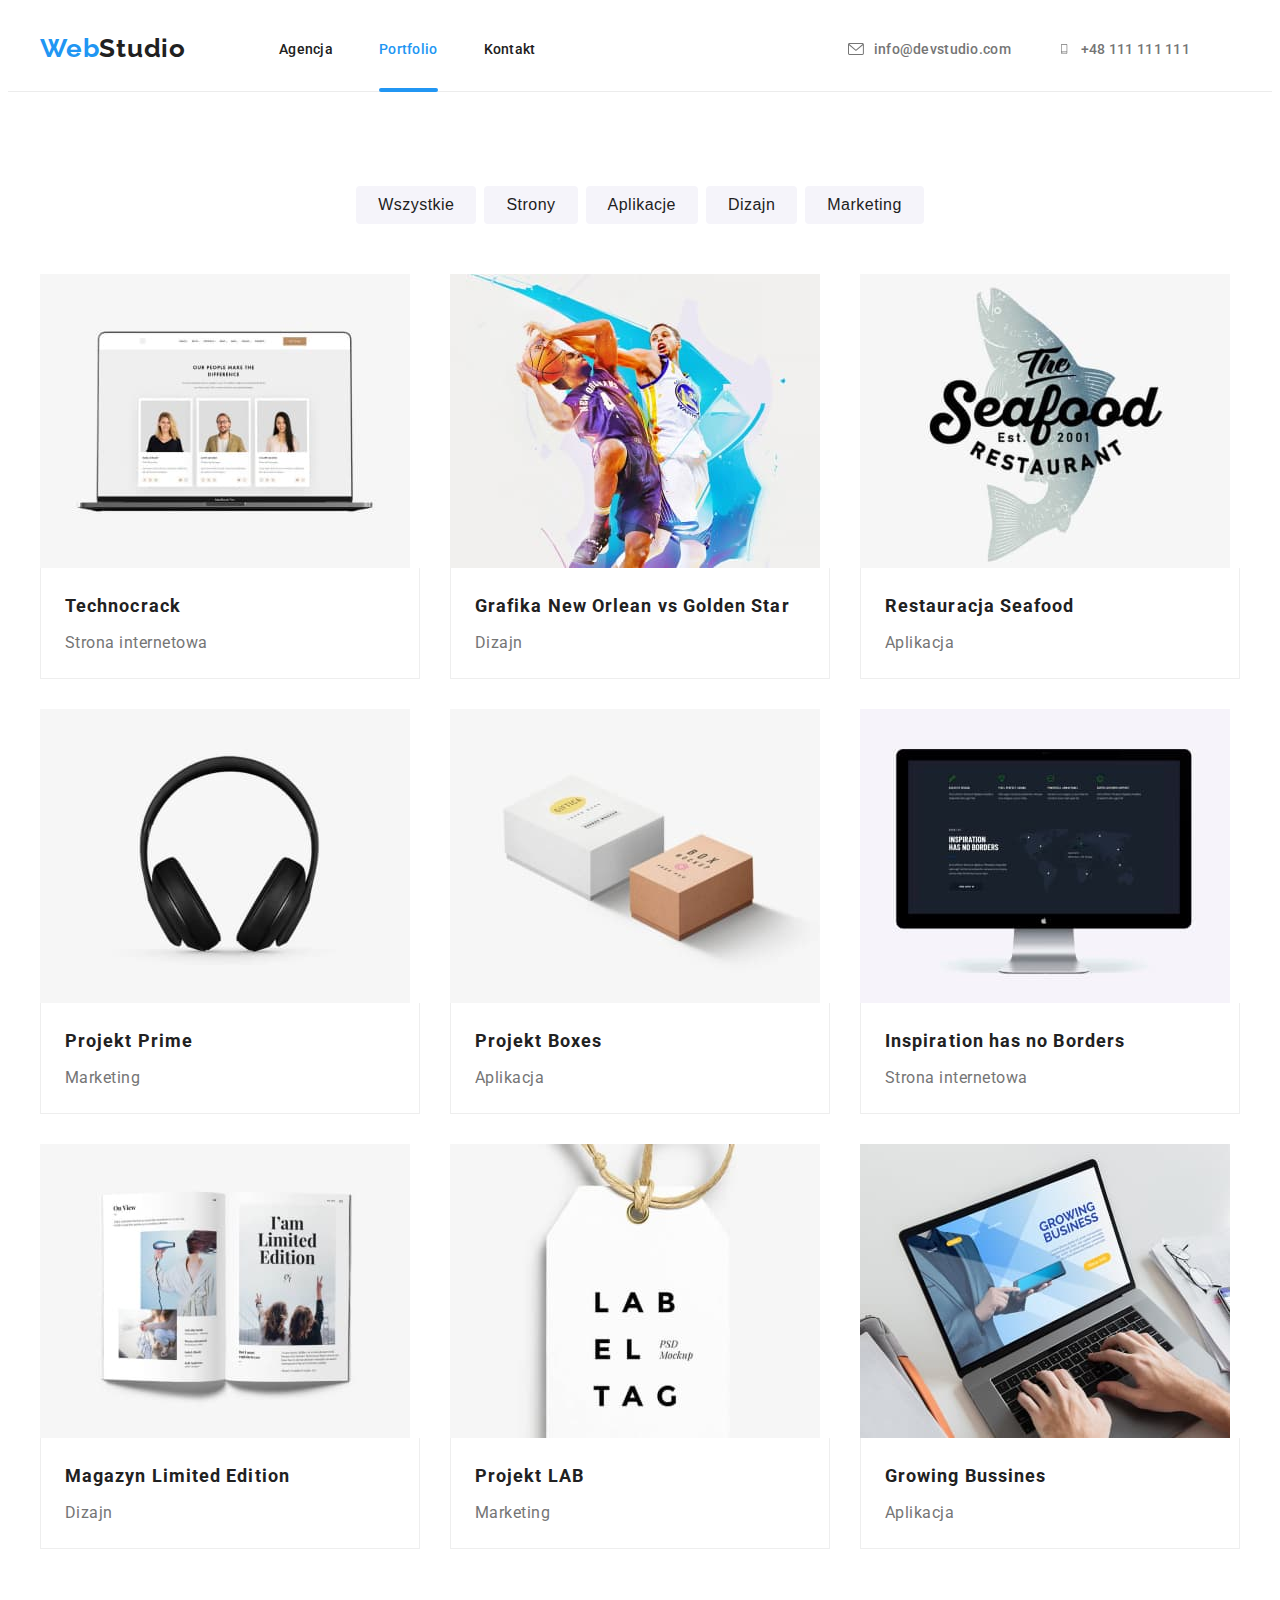
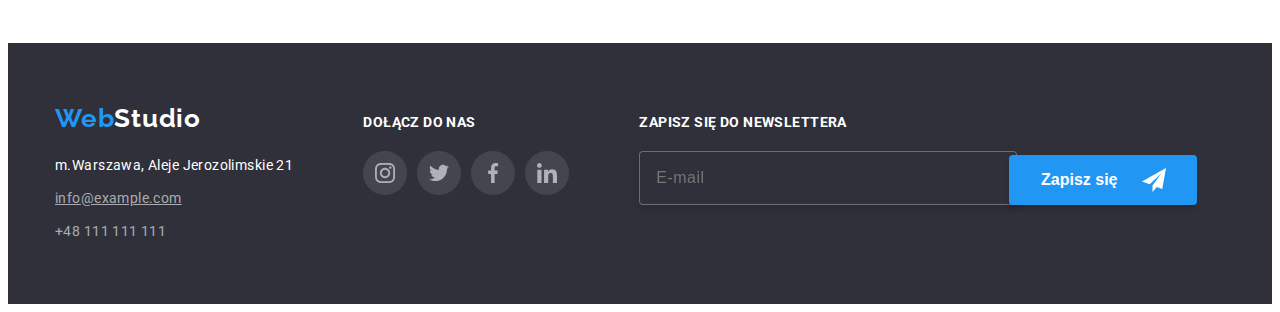
==== commit b84ddbb6: "Add correction at hw6" ====
--- a/portfolio.html
+++ b/portfolio.html
@@ -324,13 +324,13 @@
               </li>
             </ul>
           </div>
-          <form class="cointainer footbar-newsletter">
+          <form class="cointainer footbar-newsletter" name="newstletter-form">
             <label class="newsletter-label">
               <span class="newsletter-text">ZAPISZ SIĘ DO NEWSLETTERA</span>
               <input
                 class="input-mail"
                 type="email"
-                name="email"
+                name="newsletter-email"
                 placeholder="E-mail"
               />
             </label>
--- a/css/styles.css
+++ b/css/styles.css
@@ -364,11 +364,11 @@
   left: 0;
   width: 100%;
   height: 100%;
-  padding: 49px 45px 49px 24px;
   align-items: center;
   font-size: 18px;
   line-height: 1.56;
   letter-spacing: 0.03em;
+  padding: 49px 45px 49px 24px;
   background: rgba(33, 150, 243, 0.9);
   color: var(--third-color);
   transition-duration: 250ms;
@@ -547,7 +547,6 @@
   line-height: 1.14;
   letter-spacing: 0.03em;
   text-transform: uppercase;
-
   color: var(--third-color);
 }
 
@@ -573,7 +572,7 @@
 .newsletter-text {
   font-weight: 700;
   font-size: 14px;
-  line-height: 16px;
+  line-height: 1.14;
   letter-spacing: 0.03em;
   text-transform: uppercase;
   margin-bottom: 20px;
@@ -587,9 +586,10 @@
   width: 200px;
   height: 50px;
   margin-left: 12px;
-  background: #2196f3;
+  background: var(--accent-color);
   box-shadow: 0px 4px 4px rgba(0, 0, 0, 0.15);
   border-radius: 4px;
+  border: none;
 }
 .joinus {
   font-weight: 700;
@@ -601,12 +601,20 @@
 .input-mail {
   width: 358px;
   height: 50px;
-
+  font-size: 16px;
+  line-height: 1.25;
+  letter-spacing: 0.03em;
   padding-left: 16px;
   border: 1px solid rgba(255, 255, 255, 0.3);
   filter: drop-shadow(0px 4px 4px rgba(0, 0, 0, 0.15));
   border-radius: 4px;
-  background: #2f303a;
+  background: var(--footbar-background-color);
+  color: var(--third-color);
+}
+.input-mail:hover,
+.input-mail:focus {
+  outline: none;
+  border-color: var(--accent-color);
 }
 
 .logo-word {
@@ -648,6 +656,7 @@
 
 .address a {
   display: block;
+  font-style: normal;
   font-size: 14px;
   line-height: 1.71;
   letter-spacing: 0.03em;
@@ -659,10 +668,10 @@
 }
 
 .mail a {
+  font-size: 14px;
+  line-height: 1.71;
+  letter-spacing: 0.03em;
   margin: 9px 0;
-  font-size: 14px;
-  line-height: 1.71;
-  letter-spacing: 0.03em;
   color: var(--footbar-contact-color);
   text-decoration: underline;
 }
@@ -697,7 +706,6 @@
   top: 50%;
   left: 50%;
   width: 528px;
-  min-height: 581px;
   background-color: var(--third-color);
   box-shadow: 0px 1px 3px rgba(0, 0, 0, 0.12), 0px 1px 1px rgba(0, 0, 0, 0.14),
     0px 2px 1px rgba(0, 0, 0, 0.2);
@@ -705,14 +713,14 @@
   transform: translate(-50%, -50%);
 }
 .modal-header {
+  text-align: center;
   font-family: "Roboto";
   font-style: normal;
   font-weight: 700;
   font-size: 20px;
   line-height: 1.15;
-  text-align: center;
-  letter-spacing: 0.03em;
-  margin: 40px 40px 12px 40px;
+  letter-spacing: 0.03em;
+  margin: 40px 40px 0px 40px;
 }
 .modal-details {
   display: flex;
@@ -723,6 +731,13 @@
   resize: none;
   width: 100%;
   height: 120px;
+}
+input::-webkit-outer-spin-button,
+input::-webkit-inner-spin-button {
+  -webkit-appearance: none;
+}
+input[type="number"] {
+  appearance: textfield;
 }
 
 .input-container {
@@ -761,15 +776,17 @@
   font-size: 14px;
   line-height: 1.71;
 }
-.rules-title {
+.rules-link {
+  font-size: 14px;
+  line-height: 1.71;
   color: var(--accent-color);
   text-decoration: underline;
 }
 .input-element {
+  box-sizing: border-box;
   width: 100%;
   height: 40px;
   padding-left: 40px;
-  box-sizing: border-box;
   border: 1px solid rgba(33, 33, 33, 0.2);
   border-radius: 4px;
   transition-property: border-color;
@@ -778,8 +795,8 @@
 }
 
 .modal-icon {
+  position: absolute;
   display: block;
-  position: absolute;
   top: 50%;
   left: 15px;
   fill: var(--main-color);
@@ -801,12 +818,13 @@
   fill: var(--accent-color);
 }
 .checkbox-container {
+  position: relative;
   display: flex;
   flex-direction: row;
   justify-content: center;
   align-items: center;
-  position: relative;
   cursor: pointer;
+  margin-top: 10px;
 }
 .checkbox-input {
   opacity: 0;
@@ -815,9 +833,9 @@
   width: 0;
 }
 .checkbox-icon {
-  margin-right: 9px;
   width: 16px;
   height: 15px;
+  margin-right: 9px;
   border: 2px solid var(--main-color);
   border-radius: 2px;
   content-visibility: hidden;
@@ -829,15 +847,11 @@
   border-color: var(--accent-color);
   background-color: var(--accent-color);
 }
-.send {
-  display: flex;
-  align-items: center;
-  justify-content: center;
-  padding-top: 30px;
-}
+
 .send-button {
   width: 200px;
   height: 50px;
+  margin: 20px auto 0px auto;
   background: var(--accent-color);
   border-color: var(--accent-color);
   box-shadow: 0px 4px 4px rgba(0, 0, 0, 0.15);
